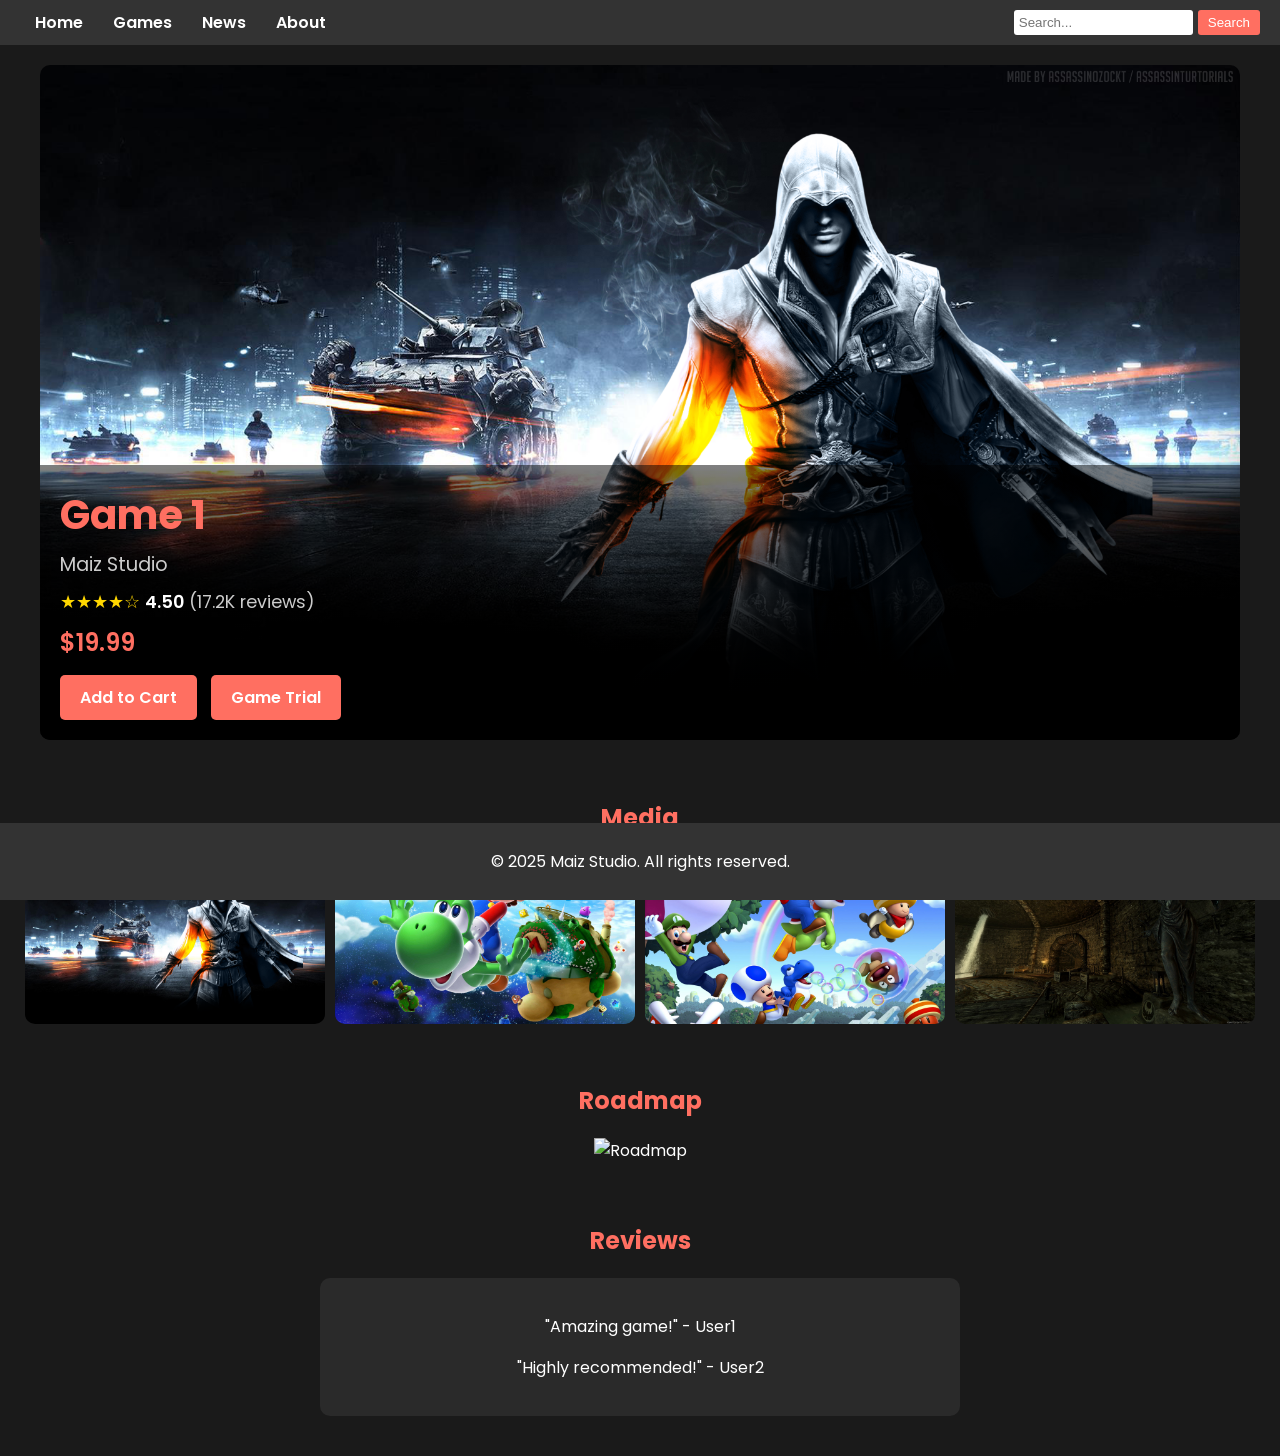
==== game1.html @ f1112864 "Basic cp setup" ====
<!DOCTYPE html>
<html lang="en">
<head>
    <meta charset="UTF-8">
    <meta name="viewport" content="width=device-width, initial-scale=1.0">
    <title>Game 1 - Maiz Studio</title>
    <link rel="stylesheet" href="https://fonts.googleapis.com/css2?family=Poppins:wght@400;600&display=swap">
    <link rel="stylesheet" href="/game1.css">
</head>
<body>
    <header>
        <nav>
            <ul>
                <li><a href="index.html">Home</a></li>
                <li><a href="#games">Games</a></li>
                <li><a href="#news">News</a></li>
                <li><a href="#about">About</a></li>
            </ul>
        </nav>
        <div class="search-bar">
            <input type="text" placeholder="Search...">
            <button>Search</button>
        </div>
    </header>

    <section id="game-details">
        <div class="game-cover">
            <img src="/media/Gamepic1.png" alt="Game 1 Cover">
            <div class="game-overlay">
                <h1>Game 1</h1>
                <p class="developer">Maiz Studio</p>
                <div class="rating">
                    <span class="stars">★★★★☆</span>
                    <span class="score">4.50</span>
                    <span class="reviews">(17.2K reviews)</span>
                </div>
                <p class="price">$19.99</p>
                <div class="game-actions">
                    <a href="#" class="btn">Add to Cart</a>
                    <a href="#" class="btn">Game Trial</a>
                </div>
            </div>
        </div>
    </section>

    <section id="media">
        <h2>Media</h2>
        <div class="media-grid">
            <img src="/media/Gamepic1.png" alt="Media 1">
            <img src="/media/Gamepic2.jpg" alt="Media 2">
            <img src="/media/Gamepic3.jpg" alt="Media 3">
            <img src="/media/Gamepic4.jpg" alt="Media 4">
        </div>
    </section>

    <section id="roadmap">
        <h2>Roadmap</h2>
        <div class="roadmap-content">
            <!-- Insert your roadmap graphic or content here -->
            <img src="/media/roadmap.png" alt="Roadmap">
        </div>
    </section>

    <section id="reviews">
        <h2>Reviews</h2>
        <div class="reviews-content">
            <p>"Amazing game!" - User1</p>
            <p>"Highly recommended!" - User2</p>
        </div>
    </section>

    <footer>
        <p>&copy; 2025 Maiz Studio. All rights reserved.</p>
    </footer>

    <script src="scripts.js"></script>
</body>
</html>
---- game1.css ----
/* General Styles */
body {
    font-family: 'Poppins', sans-serif;
    margin: 0;
    padding: 0;
    background-color: #1a1a1a;
    color: #ffffff;
}

header {
    background-color: #333;
    color: #fff;
    padding: 10px 20px;
    display: flex;
    justify-content: space-between;
    align-items: center;
}

nav ul {
    list-style: none;
    padding: 0;
    margin: 0;
    display: flex;
}

nav ul li {
    margin: 0 15px;
}

nav ul li a {
    color: #fff;
    text-decoration: none;
    font-weight: 600;
}

.search-bar {
    display: flex;
}

.search-bar input {
    padding: 5px;
    border: none;
    border-radius: 3px;
}

.search-bar button {
    padding: 5px 10px;
    margin-left: 5px;
    background-color: #ff6f61;
    border: none;
    border-radius: 3px;
    color: #fff;
    cursor: pointer;
}

section {
    padding: 20px;
    text-align: center;
}

h1,
h2 {
    color: #ff6f61;
}

/* Game Cover Section */
.game-cover {
    position: relative;
    width: 100%;
    max-width: 1200px;
    margin: 0 auto;
    border-radius: 10px;
    overflow: hidden;
}

.game-cover img {
    width: 100%;
    height: auto;
    display: block;
}

.game-overlay {
    position: absolute;
    bottom: 0;
    left: 0;
    right: 0;
    background: linear-gradient(to top, rgba(0, 0, 0, 0.9), rgba(0, 0, 0, 0.5));
    padding: 20px;
    color: #fff;
    text-align: left;
}

.game-overlay h1 {
    margin: 0;
    font-size: 2.5em;
}

.game-overlay .developer {
    margin: 5px 0;
    font-size: 1.2em;
    color: #ccc;
}

.game-overlay .rating {
    margin: 10px 0;
    font-size: 1.1em;
}

.game-overlay .rating .stars {
    color: #ffd700;
}

.game-overlay .rating .score {
    font-weight: 600;
}

.game-overlay .rating .reviews {
    color: #ccc;
}

.game-overlay .price {
    margin: 10px 0;
    font-size: 1.5em;
    font-weight: 600;
    color: #ff6f61;
}

.game-overlay .game-actions {
    margin-top: 15px;
}

.game-overlay .btn {
    display: inline-block;
    padding: 10px 20px;
    margin-right: 10px;
    background-color: #ff6f61;
    color: #fff;
    text-decoration: none;
    border-radius: 5px;
    font-weight: 600;
    transition: background-color 0.3s ease;
}

.game-overlay .btn:hover {
    background-color: #e65a50;
}

/* Media Section */
.media-grid {
    display: flex;
    flex-wrap: wrap;
    gap: 10px;
    justify-content: center;
}

.media-grid img {
    width: 100%;
    max-width: 300px;
    height: auto;
    border-radius: 10px;
}

/* Roadmap Section */
.roadmap-content img {
    width: 100%;
    max-width: 800px;
    height: auto;
}

/* Reviews Section */
.reviews-content {
    background-color: #2a2a2a;
    padding: 20px;
    border-radius: 10px;
    margin: 20px auto;
    max-width: 600px;
}

/* Footer */
footer {
    background-color: #333;
    color: #fff;
    text-align: center;
    padding: 10px 0;
    position: fixed;
    width: 100%;
    bottom: 0;
}
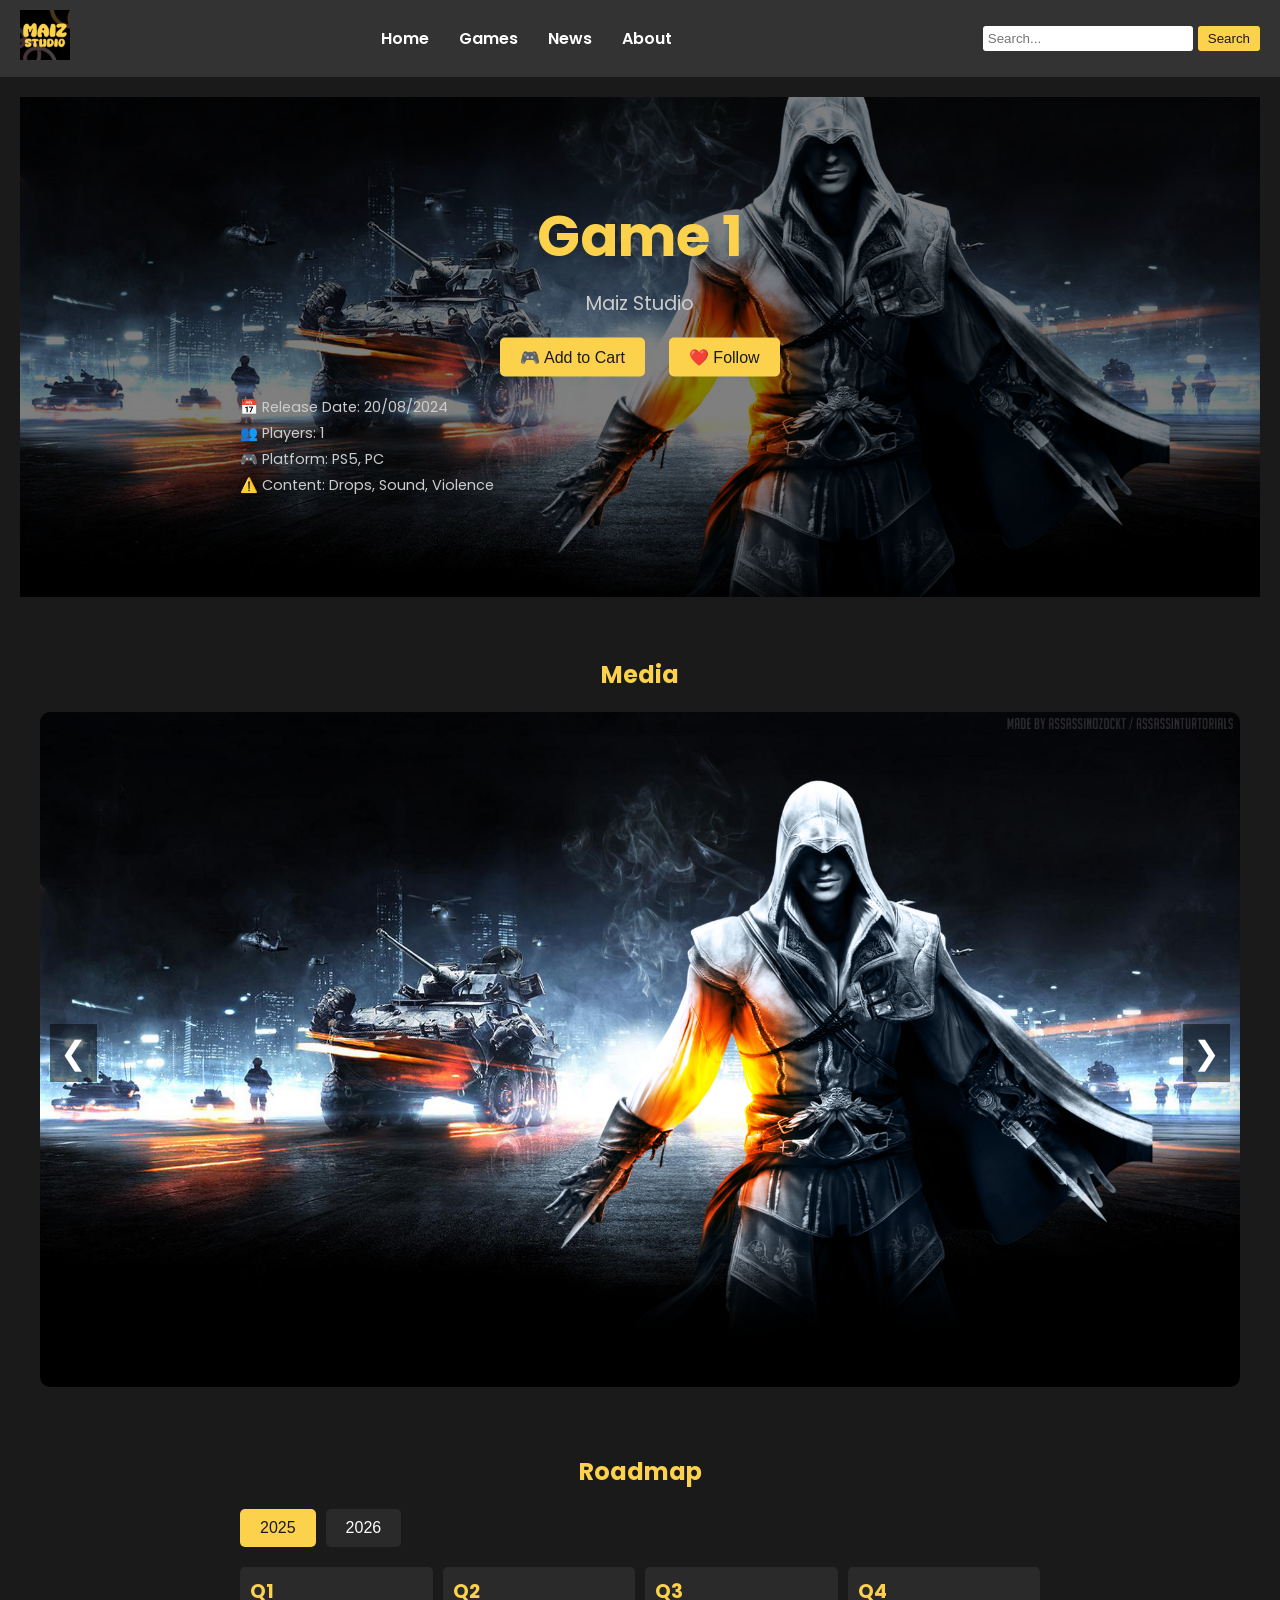
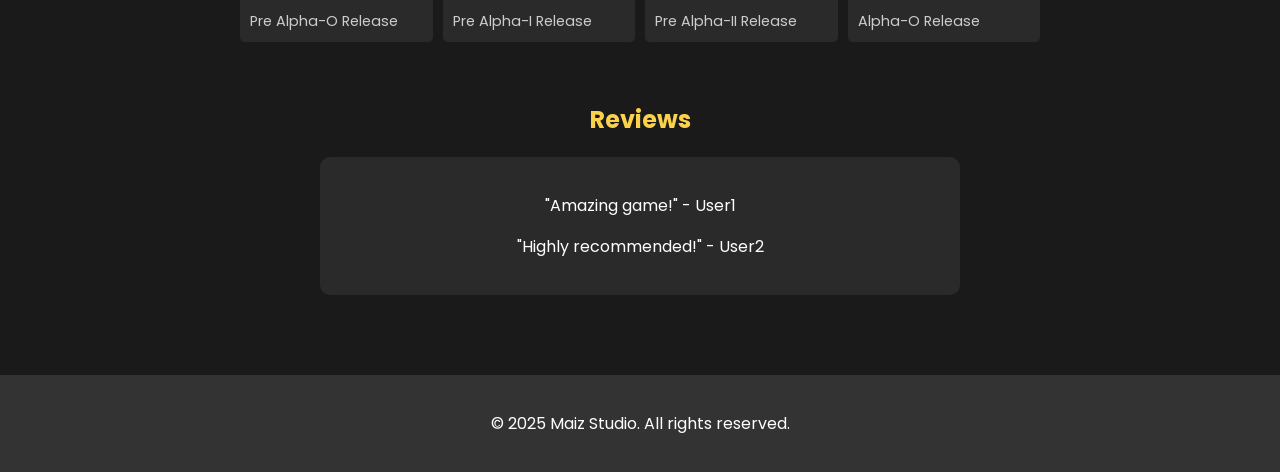
==== commit b8446d08: "1 hour of work" ====
--- a/game1.html
+++ b/game1.html
@@ -4,11 +4,14 @@
     <meta charset="UTF-8">
     <meta name="viewport" content="width=device-width, initial-scale=1.0">
     <title>Game 1 - Maiz Studio</title>
-    <link rel="stylesheet" href="https://fonts.googleapis.com/css2?family=Poppins:wght@400;600&display=swap">
-    <link rel="stylesheet" href="/game1.css">
+    <link rel="stylesheet" href="https://fonts.googleapis.com/css2?family=Poppins:wght@400;600;700&display=swap">
+    <link rel="stylesheet" href="styles.css">
 </head>
 <body>
     <header>
+        <div class="logo">
+            <img src="/media/MaizLogo.png" alt="Maiz Studio Logo">
+        </div>
         <nav>
             <ul>
                 <li><a href="index.html">Home</a></li>
@@ -18,26 +21,30 @@
             </ul>
         </nav>
         <div class="search-bar">
-            <input type="text" placeholder="Search...">
-            <button>Search</button>
+            <input type="text" id="searchInput" placeholder="Search...">
+            <button onclick="searchGames()">Search</button>
+            <div id="suggestions" class="suggestions"></div>
         </div>
     </header>
 
     <section id="game-details">
-        <div class="game-cover">
-            <img src="/media/Gamepic1.png" alt="Game 1 Cover">
-            <div class="game-overlay">
+        <div class="cover-grid">
+            <div class="cover-image">
+                <img src="/media/Gamepic1.png" alt="Game 1 Cover">
+                <div class="cover-overlay"></div>
+            </div>
+            <div class="cover-content">
                 <h1>Game 1</h1>
                 <p class="developer">Maiz Studio</p>
-                <div class="rating">
-                    <span class="stars">★★★★☆</span>
-                    <span class="score">4.50</span>
-                    <span class="reviews">(17.2K reviews)</span>
+                <div class="game-actions">
+                    <button class="btn">🎮 Add to Cart</button>
+                    <button class="btn">❤️ Follow</button>
                 </div>
-                <p class="price">$19.99</p>
-                <div class="game-actions">
-                    <a href="#" class="btn">Add to Cart</a>
-                    <a href="#" class="btn">Game Trial</a>
+                <div class="game-info">
+                    <p>📅 Release Date: 20/08/2024</p>
+                    <p>👥 Players: 1</p>
+                    <p>🎮 Platform: PS5, PC</p>
+                    <p>⚠️ Content: Drops, Sound, Violence</p>
                 </div>
             </div>
         </div>
@@ -45,21 +52,72 @@
 
     <section id="media">
         <h2>Media</h2>
-        <div class="media-grid">
-            <img src="/media/Gamepic1.png" alt="Media 1">
-            <img src="/media/Gamepic2.jpg" alt="Media 2">
-            <img src="/media/Gamepic3.jpg" alt="Media 3">
-            <img src="/media/Gamepic4.jpg" alt="Media 4">
+        <div class="media-carousel">
+            <button class="carousel-button prev" onclick="moveSlide(-1)">&#10094;</button>
+            <div class="carousel-track">
+                <div class="carousel-slide">
+                    <img src="/media/Gamepic1.png" alt="Media 1">
+                </div>
+                <div class="carousel-slide">
+                    <img src="/media/Gamepic2.jpg" alt="Media 2">
+                </div>
+                <div class="carousel-slide">
+                    <img src="/media/Gamepic3.jpg" alt="Media 3">
+                </div>
+                <div class="carousel-slide">
+                    <img src="/media/Gamepic4.jpg" alt="Media 4">
+                </div>
+            </div>
+            <button class="carousel-button next" onclick="moveSlide(1)">&#10095;</button>
         </div>
     </section>
 
     <section id="roadmap">
         <h2>Roadmap</h2>
-        <div class="roadmap-content">
-            <!-- Insert your roadmap graphic or content here -->
-            <img src="/media/roadmap.png" alt="Roadmap">
+        <div class="roadmap">
+            <div class="roadmap-years">
+                <button class="year-button active" onclick="showYear(2025)">2025</button>
+                <button class="year-button" onclick="showYear(2026)">2026</button>
+            </div>
+            <div class="roadmap-quarters" id="roadmap-2025">
+                <div class="quarter" onclick="showPopup('Pre Alpha-O Release', 'Details about Pre Alpha-O Release. lorem ipsum dolor sit amet.')">
+                    <h4>Q1</h4>
+                    <p>Pre Alpha-O Release</p>
+                </div>
+                <div class="quarter" onclick="showPopup('Pre Alpha-I Release', 'Details about Pre Alpha-I Release. lorem ipsum dolor sit amet.')">
+                    <h4>Q2</h4>
+                    <p>Pre Alpha-I Release</p>
+                </div>
+                <div class="quarter" onclick="showPopup('Pre Alpha-II Release', 'Details about Pre Alpha-II Release. lorem ipsum dolor sit amet.')">
+                    <h4>Q3</h4>
+                    <p>Pre Alpha-II Release</p>
+                </div>
+                <div class="quarter" onclick="showPopup('Alpha-O Release', 'Details about Alpha-O Release. lorem ipsum dolor sit amet.')">
+                    <h4>Q4</h4>
+                    <p>Alpha-O Release</p>
+                </div>
+            </div>
+            <div class="roadmap-quarters" id="roadmap-2026" style="display: none;">
+                <div class="quarter" onclick="showPopup('Beta Testing', 'Details about Beta Testing. lorem ipsum dolor sit amet.')">
+                    <h4>Q1</h4>
+                    <p>Beta Testing</p>
+                </div>
+                <div class="quarter" onclick="showPopup('Final Release', 'Details about Final Release. lorem ipsum dolor sit amet.')">
+                    <h4>Q2</h4>
+                    <p>Final Release</p>
+                </div>
+            </div>
         </div>
     </section>
+
+    <!-- Popup Overlay -->
+    <div id="popup-overlay" class="popup-overlay">
+        <div class="popup-content">
+            <h3 id="popup-title"></h3>
+            <p id="popup-details"></p>
+            <button onclick="closePopup()">Close</button>
+        </div>
+    </div>
 
     <section id="reviews">
         <h2>Reviews</h2>
--- a/styles.css
+++ b/styles.css
@@ -0,0 +1,404 @@
+/* General Styles */
+body {
+    font-family: 'Poppins', sans-serif;
+    margin: 0;
+    padding: 0;
+    background-color: #1a1a1a;
+    color: #ffffff;
+}
+
+a {
+    color: #fcd24d;
+    /* Yellow highlight color for links */
+    text-decoration: none;
+    /* Remove underline */
+}
+
+a:hover {
+    color: #ffb700;
+    /* Slightly darker yellow on hover */
+}
+
+header {
+    background-color: #333;
+    color: #fff;
+    padding: 10px 20px;
+    display: flex;
+    justify-content: space-between;
+    align-items: center;
+}
+
+header .logo img {
+    height: 50px;
+    /* Adjust logo height as needed */
+}
+
+nav ul {
+    list-style: none;
+    padding: 0;
+    margin: 0;
+    display: flex;
+}
+
+nav ul li {
+    margin: 0 15px;
+}
+
+nav ul li a {
+    color: #fff;
+    text-decoration: none;
+    font-weight: 600;
+}
+
+.search-bar {
+    position: relative;
+    display: flex;
+    align-items: center;
+}
+
+#searchInput {
+    padding: 5px;
+    border: none;
+    border-radius: 3px;
+    width: 200px;
+}
+
+.search-bar button {
+    padding: 5px 10px;
+    margin-left: 5px;
+    background-color: #fcd24d;
+    /* Yellow highlight color */
+    border: none;
+    border-radius: 3px;
+    color: #1a1a1a;
+    /* Dark text for contrast */
+    cursor: pointer;
+}
+
+.suggestions {
+    position: absolute;
+    top: 100%;
+    left: 0;
+    right: 0;
+    background-color: #2a2a2a;
+    border-radius: 3px;
+    box-shadow: 0 4px 8px rgba(0, 0, 0, 0.2);
+    z-index: 10;
+    display: none;
+    /* Hidden by default */
+}
+
+.suggestion-item {
+    display: flex;
+    align-items: center;
+    padding: 10px;
+    color: #fff;
+    cursor: pointer;
+}
+
+.suggestion-item:hover {
+    background-color: #444;
+}
+
+.suggestion-icon {
+    width: 30px;
+    /* Small size for the icon */
+    height: 30px;
+    border-radius: 5px;
+    /* Rounded corners */
+    margin-right: 10px;
+    /* Space between icon and text */
+    object-fit: cover;
+    /* Ensure the image fits nicely */
+}
+
+section {
+    padding: 20px;
+    text-align: center;
+}
+
+h1,
+h2 {
+    font-family: 'Poppins', sans-serif;
+    color: #fcd24d;
+    /* Yellow highlight color */
+    font-weight: 700;
+}
+
+/* Cover Section */
+.cover-grid {
+    display: grid;
+    grid-template-columns: 1fr;
+    gap: 20px;
+    position: relative;
+}
+
+.cover-image {
+    position: relative;
+    height: 500px;
+    /* Adjust height as needed */
+    overflow: hidden;
+}
+
+.cover-image img {
+    width: 100%;
+    height: 100%;
+    object-fit: cover;
+}
+
+.cover-overlay {
+    position: absolute;
+    top: 0;
+    left: 0;
+    right: 0;
+    bottom: 0;
+    background: rgba(0, 0, 0, 0.5);
+    /* Dark overlay */
+}
+
+.cover-content {
+    position: absolute;
+    top: 50%;
+    left: 50%;
+    transform: translate(-50%, -50%);
+    text-align: center;
+    color: #fff;
+    width: 100%;
+    max-width: 800px;
+    padding: 20px;
+}
+
+.cover-content h1 {
+    font-size: 3.5em;
+    margin: 0;
+    color: #fcd24d;
+    /* Yellow highlight color */
+}
+
+.cover-content .developer {
+    font-size: 1.2em;
+    margin: 10px 0;
+    color: #ccc;
+}
+
+.cover-content .game-actions {
+    margin: 20px 0;
+}
+
+.cover-content .btn {
+    padding: 10px 20px;
+    margin: 0 10px;
+    background-color: #fcd24d;
+    /* Yellow highlight color */
+    border: none;
+    border-radius: 5px;
+    color: #1a1a1a;
+    /* Dark text for contrast */
+    font-size: 1em;
+    cursor: pointer;
+    transition: background-color 0.3s ease;
+}
+
+.cover-content .btn:hover {
+    background-color: #ffb700;
+    /* Slightly darker yellow on hover */
+}
+
+.cover-content .game-info {
+    margin-top: 20px;
+    text-align: left;
+}
+
+.cover-content .game-info p {
+    margin: 5px 0;
+    font-size: 0.9em;
+    color: #ccc;
+}
+
+/* Roadmap Section */
+.roadmap {
+    max-width: 800px;
+    margin: 0 auto;
+    text-align: left;
+}
+
+.roadmap-years {
+    display: flex;
+    gap: 10px;
+    margin-bottom: 20px;
+}
+
+.year-button {
+    padding: 10px 20px;
+    background-color: #2a2a2a;
+    border: none;
+    border-radius: 5px;
+    color: #fff;
+    font-size: 1em;
+    cursor: pointer;
+    transition: background-color 0.3s ease;
+}
+
+.year-button.active {
+    background-color: #fcd24d;
+    /* Yellow highlight color */
+    color: #1a1a1a;
+    /* Dark text for contrast */
+}
+
+.year-button:hover {
+    background-color: #444;
+}
+
+.roadmap-quarters {
+    display: grid;
+    grid-template-columns: repeat(4, 1fr);
+    gap: 10px;
+}
+
+.quarter {
+    background-color: #2a2a2a;
+    padding: 10px;
+    border-radius: 5px;
+    cursor: pointer;
+    transition: transform 0.3s ease;
+}
+
+.quarter:hover {
+    transform: scale(1.05);
+}
+
+.quarter h4 {
+    font-size: 1.2em;
+    margin: 0 0 5px;
+    color: #fcd24d;
+    /* Yellow highlight color */
+}
+
+.quarter p {
+    font-size: 0.9em;
+    margin: 0;
+    color: #ccc;
+}
+
+/* Popup Overlay */
+.popup-overlay {
+    position: fixed;
+    top: 0;
+    left: 0;
+    right: 0;
+    bottom: 0;
+    background: rgba(0, 0, 0, 0.8);
+    /* Blurred background */
+    backdrop-filter: blur(5px);
+    display: none;
+    justify-content: center;
+    align-items: center;
+    z-index: 1000;
+}
+
+.popup-content {
+    background-color: #1a1a1a;
+    padding: 20px;
+    border-radius: 10px;
+    max-width: 500px;
+    text-align: center;
+}
+
+.popup-content h3 {
+    font-size: 1.5em;
+    margin: 0 0 10px;
+    color: #fcd24d;
+    /* Yellow highlight color */
+}
+
+.popup-content p {
+    font-size: 1em;
+    margin: 0 0 20px;
+    color: #ccc;
+}
+
+.popup-content button {
+    padding: 10px 20px;
+    background-color: #fcd24d;
+    /* Yellow highlight color */
+    border: none;
+    border-radius: 5px;
+    color: #1a1a1a;
+    /* Dark text for contrast */
+    font-size: 1em;
+    cursor: pointer;
+    transition: background-color 0.3s ease;
+}
+
+.popup-content button:hover {
+    background-color: #ffb700;
+    /* Slightly darker yellow on hover */
+}
+/* Media Carousel Section */
+.media-carousel {
+    position: relative;
+    width: 100%;
+    max-width: 1200px;
+    margin: 0 auto;
+    overflow: hidden;
+}
+
+.carousel-track {
+    display: flex;
+    transition: transform 0.5s ease;
+}
+
+.carousel-slide {
+    min-width: 100%;
+    box-sizing: border-box;
+}
+
+.carousel-slide img {
+    width: 100%;
+    height: auto;
+    border-radius: 10px;
+}
+
+.carousel-button {
+    position: absolute;
+    top: 50%;
+    transform: translateY(-50%);
+    background-color: rgba(0, 0, 0, 0.5);
+    border: none;
+    color: #fff;
+    font-size: 2em;
+    cursor: pointer;
+    padding: 10px;
+    z-index: 10;
+}
+
+.carousel-button.prev {
+    left: 10px;
+}
+
+.carousel-button.next {
+    right: 10px;
+}
+
+
+
+/* Reviews Section */
+.reviews-content {
+    background-color: #2a2a2a;
+    padding: 20px;
+    border-radius: 10px;
+    margin: 20px auto;
+    max-width: 600px;
+}
+
+/* Footer */
+footer {
+    background-color: #333;
+    color: #fff;
+    text-align: center;
+    padding: 20px 0;
+    position: relative;
+    width: 100%;
+    margin-top: 40px;
+}
